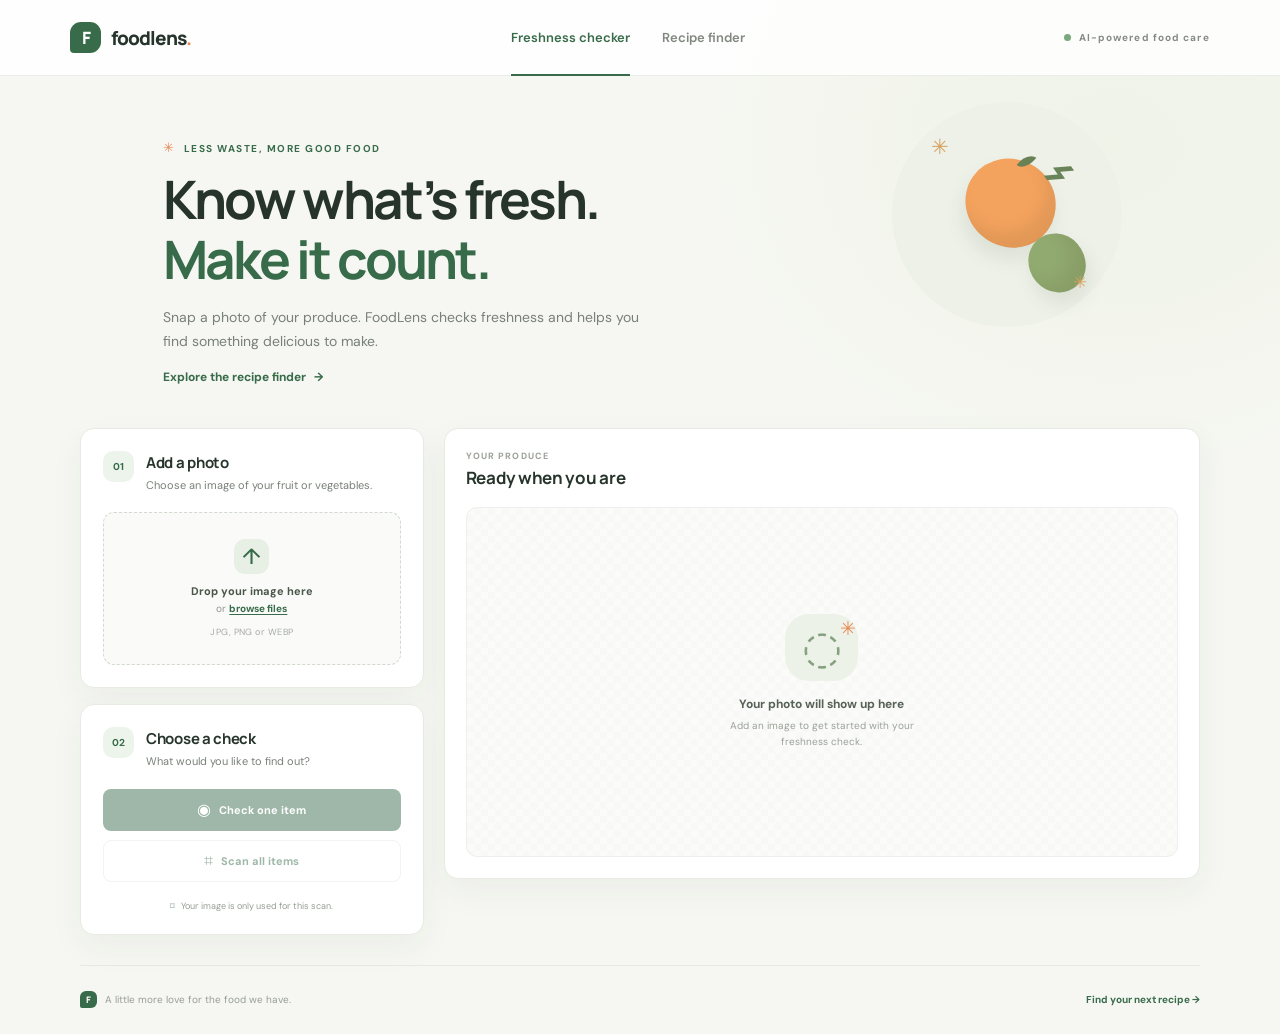
==== frontend2/index.html @ ee53e002 "new frontend" ====
<!doctype html>
<html lang="en">
  <head>
    <meta charset="utf-8">
    <meta name="viewport" content="width=device-width, initial-scale=1">
    <meta name="theme-color" content="#f6f7f2">
    <title>FoodLens — Freshness Detector</title>
    <link rel="stylesheet" href="styles.css">
    <script src="app.js" defer></script>
  </head>
  <body>
    <header class="topbar">
      <a class="brand" href="index.html" aria-label="FoodLens home">
        <span class="brand-mark" aria-hidden="true">F</span>
        <span>foodlens<span class="brand-period">.</span></span>
      </a>
      <nav class="top-nav" aria-label="Main navigation">
        <a class="nav-link active" href="index.html">Freshness checker</a>
        <a class="nav-link" href="recipes.html">Recipe finder</a>
      </nav>
      <span class="api-indicator"><span class="status-dot"></span> AI-powered food care</span>
    </header>

    <main class="page-shell">
      <section class="hero">
        <div class="hero-copy">
          <p class="eyebrow"><span aria-hidden="true">✳</span> LESS WASTE, MORE GOOD FOOD</p>
          <h1>Know what’s fresh.<br><span>Make it count.</span></h1>
          <p class="hero-description">Snap a photo of your produce. FoodLens checks freshness and helps you find something delicious to make.</p>
          <a class="text-link" href="recipes.html">Explore the recipe finder <span aria-hidden="true">→</span></a>
        </div>
        <div class="hero-art" aria-hidden="true">
          <span class="art-sparkle sparkle-one">✳</span>
          <span class="art-fruit fruit-orange">●</span>
          <span class="art-fruit fruit-green">●</span>
          <span class="art-leaf">⌁</span>
          <span class="art-sparkle sparkle-two">✳</span>
        </div>
      </section>

      <div class="workspace-grid">
        <aside class="control-column">
          <section class="panel upload-panel">
            <div class="section-heading">
              <span class="step-number">01</span>
              <div>
                <h2>Add a photo</h2>
                <p>Choose an image of your fruit or vegetables.</p>
              </div>
            </div>
            <label class="dropzone" id="dropzone" for="image-input">
              <input id="image-input" type="file" accept="image/*">
              <span class="upload-icon" aria-hidden="true">↑</span>
              <span class="dropzone-title" id="dropzone-title">Drop your image here</span>
              <span class="dropzone-hint" id="dropzone-hint">or <span class="browse-link">browse files</span></span>
              <span class="file-types">JPG, PNG or WEBP</span>
            </label>
            <div class="file-details" id="file-details" hidden>
              <span class="file-icon" aria-hidden="true">▧</span>
              <span class="file-name" id="file-name"></span>
              <button class="remove-file" id="remove-file" type="button" aria-label="Remove selected image">×</button>
            </div>
          </section>

          <section class="panel action-panel">
            <div class="section-heading">
              <span class="step-number">02</span>
              <div>
                <h2>Choose a check</h2>
                <p>What would you like to find out?</p>
              </div>
            </div>
            <button class="button button-primary" id="single-button" type="button" disabled>
              <span aria-hidden="true">◉</span> Check one item
            </button>
            <button class="button button-secondary" id="multiple-button" type="button" disabled>
              <span aria-hidden="true">⌗</span> Scan all items
            </button>
            <p class="privacy-note"><span aria-hidden="true">⌑</span> Your image is only used for this scan.</p>
          </section>
          <p class="message" id="status-message" role="status" aria-live="polite" hidden></p>
        </aside>

        <section class="panel image-panel">
          <div class="panel-header">
            <div>
              <p class="step-label">YOUR PRODUCE</p>
              <h2 id="image-heading">Ready when you are</h2>
            </div>
            <button class="button button-small" id="show-original" type="button" hidden>Show original</button>
          </div>
          <div class="image-stage" id="image-stage">
            <div class="empty-state" id="empty-state">
              <div class="empty-illustration" aria-hidden="true"><span>◌</span><i>✳</i></div>
              <p class="empty-title">Your photo will show up here</p>
              <p class="empty-copy">Add an image to get started with your freshness check.</p>
            </div>
            <img class="preview-image" id="preview-image" alt="Selected produce" hidden>
          </div>
          <div id="single-results" class="results-section" hidden></div>
          <div id="summary-section" class="results-section" hidden></div>
        </section>
      </div>

      <section id="multiple-results" class="panel lower-panel" hidden></section>
      <section id="recipe-results" class="panel lower-panel" hidden></section>

      <footer class="footer">
        <span><span class="brand-mini">F</span> A little more love for the food we have.</span>
        <a href="recipes.html">Find your next recipe <span aria-hidden="true">→</span></a>
      </footer>
    </main>
  </body>
</html>
---- frontend2/styles.css ----
@import url("https://fonts.googleapis.com/css2?family=DM+Sans:wght@400;500;600;700&family=Manrope:wght@400;500;600;700;800&display=swap");

:root {
  color-scheme: light;
  --ink: #26342b;
  --muted: #788078;
  --green: #376b4a;
  --green-dark: #28563a;
  --green-light: #edf4eb;
  --orange: #e88954;
  --line: #e8ebe4;
  --paper: #fff;
  --canvas: #f6f7f2;
  --shadow: 0 12px 34px rgb(42 56 41 / 5%);
  font-family: "DM Sans", Arial, sans-serif;
  color: var(--ink);
  background: var(--canvas);
  font-synthesis: none;
  text-rendering: optimizeLegibility;
}

* { box-sizing: border-box; }

body {
  min-width: 320px;
  margin: 0;
  background:
    radial-gradient(ellipse at 87% 14%, rgb(230 237 218 / 42%), transparent 28rem),
    var(--canvas);
}

a { color: inherit; }
button, input { font: inherit; }
button { cursor: pointer; }
[hidden] { display: none !important; }

.topbar {
  height: 76px;
  padding: 0 max(5.5vw, 24px);
  display: flex;
  align-items: center;
  justify-content: space-between;
  background: rgb(255 255 255 / 84%);
  border-bottom: 1px solid rgb(232 235 228 / 85%);
}

.brand {
  display: inline-flex;
  align-items: center;
  gap: 10px;
  text-decoration: none;
  font-family: "Manrope", sans-serif;
  font-weight: 800;
  font-size: 19px;
  letter-spacing: -1px;
}

.brand-mark, .brand-mini {
  display: inline-grid;
  place-items: center;
  color: #fff;
  background: var(--green);
  font-family: "Manrope", sans-serif;
  font-weight: 800;
}

.brand-mark {
  width: 31px;
  height: 31px;
  border-radius: 11px 11px 11px 4px;
  font-size: 17px;
}

.brand-period { color: var(--orange); }
.top-nav { display: flex; height: 100%; gap: 32px; }
.nav-link {
  position: relative;
  display: flex;
  align-items: center;
  color: #81877f;
  text-decoration: none;
  font-size: 13px;
  font-weight: 600;
}
.nav-link:hover, .nav-link.active { color: var(--green); }
.nav-link.active::after {
  position: absolute;
  right: 0;
  bottom: -1px;
  left: 0;
  height: 2px;
  content: "";
  background: var(--green);
}

.api-indicator {
  display: inline-flex;
  align-items: center;
  gap: 8px;
  color: #858b83;
  font-size: 10px;
  font-weight: 700;
  letter-spacing: 1.1px;
}
.status-dot { width: 7px; height: 7px; border-radius: 50%; background: #7aa77b; }

.page-shell { width: min(1120px, calc(100% - 48px)); margin: 0 auto; }
.hero {
  position: relative;
  min-height: 290px;
  padding: 63px 7.4% 42px;
  display: flex;
  align-items: center;
  justify-content: space-between;
  overflow: hidden;
}
.hero-copy { position: relative; z-index: 1; max-width: 620px; }
.eyebrow {
  margin: 0 0 14px;
  color: var(--green);
  font-size: 10px;
  font-weight: 700;
  letter-spacing: 1.5px;
}
.eyebrow span { padding-right: 5px; color: var(--orange); font-size: 13px; }
h1, h2, h3, p { margin-top: 0; }
.hero h1 {
  margin: 0;
  color: var(--ink);
  font-family: "Manrope", sans-serif;
  font-size: clamp(36px, 4.3vw, 53px);
  font-weight: 700;
  line-height: 1.13;
  letter-spacing: -2.7px;
}
.hero h1 span { color: var(--green); }
.hero-description {
  max-width: 480px;
  margin: 15px 0 0;
  color: var(--muted);
  font-size: 14px;
  line-height: 1.75;
}
.text-link {
  display: inline-block;
  margin-top: 15px;
  color: var(--green);
  font-size: 12px;
  font-weight: 700;
  text-decoration: none;
}
.text-link span { padding-left: 5px; }

.hero-art {
  position: absolute;
  top: 26px;
  right: 7%;
  width: 230px;
  height: 225px;
  border-radius: 50%;
  background: #edf1e8;
}
.art-sparkle { position: absolute; color: #d7a260; }
.sparkle-one { top: 31px; left: 39px; font-size: 21px; }
.sparkle-two { right: 35px; bottom: 34px; font-size: 17px; }
.art-fruit {
  position: absolute;
  display: grid;
  place-items: center;
  border-radius: 48% 52% 47% 53%;
  box-shadow: inset -12px -13px 15px rgb(71 58 26 / 10%), 0 12px 18px rgb(77 87 56 / 10%);
  font-size: 0;
}
.fruit-orange { top: 57px; left: 73px; width: 91px; height: 88px; background: #f4a35e; transform: rotate(12deg); }
.fruit-orange::after {
  position: absolute;
  top: -9px;
  left: 47px;
  width: 11px;
  height: 18px;
  border-radius: 100% 0;
  content: "";
  background: #688256;
  transform: rotate(26deg);
}
.fruit-green { right: 37px; bottom: 34px; width: 56px; height: 60px; background: #91aa70; transform: rotate(-20deg); }
.art-leaf { position: absolute; top: 32px; right: 47px; color: #698459; font-size: 57px; transform: rotate(-35deg); }
.workspace-grid {
  display: grid;
  grid-template-columns: minmax(270px, .75fr) minmax(0, 1.65fr);
  gap: 20px;
  align-items: start;
}
.control-column { display: grid; gap: 16px; }
.panel {
  border: 1px solid var(--line);
  border-radius: 14px;
  background: var(--paper);
  box-shadow: var(--shadow);
}
.upload-panel, .action-panel { padding: 22px; }
.section-heading { display: flex; align-items: flex-start; gap: 12px; margin-bottom: 19px; }
.step-number {
  display: inline-grid;
  flex: 0 0 31px;
  height: 31px;
  place-items: center;
  border-radius: 10px;
  background: var(--green-light);
  color: var(--green);
  font-size: 10px;
  font-weight: 700;
}
.section-heading h2, .panel-header h2 {
  margin: 1px 0 4px;
  font-family: "Manrope", sans-serif;
  font-size: 15px;
  font-weight: 700;
  letter-spacing: -.3px;
}
.section-heading p { margin: 0; color: var(--muted); font-size: 11px; line-height: 1.5; }
.dropzone {
  min-height: 153px;
  padding: 17px;
  display: flex;
  flex-direction: column;
  align-items: center;
  justify-content: center;
  border: 1px dashed #d2dacf;
  border-radius: 11px;
  background: #fafbf8;
  cursor: pointer;
  transition: border-color .2s, background .2s;
}
.dropzone:hover, .dropzone.drag-over { border-color: #6b9474; background: #f2f7f0; }
.dropzone input { position: absolute; width: 1px; height: 1px; overflow: hidden; clip: rect(0, 0, 0, 0); }
.dropzone input:focus-visible + .upload-icon { outline: 2px solid var(--green); outline-offset: 3px; }
.upload-icon {
  width: 35px;
  height: 35px;
  margin-bottom: 10px;
  display: grid;
  place-items: center;
  border-radius: 11px;
  background: #e8efe5;
  color: var(--green);
  font-size: 22px;
  font-weight: 500;
}
.dropzone-title { color: #49564a; font-size: 11px; font-weight: 700; }
.dropzone-hint { margin-top: 4px; color: #90978e; font-size: 10px; }
.browse-link { color: var(--green); font-weight: 700; text-decoration: underline; text-underline-offset: 2px; }
.file-types { margin-top: 11px; color: #a4aaa2; font-size: 9px; letter-spacing: .45px; }
.file-details {
  min-width: 0;
  margin-top: 10px;
  padding: 9px 10px;
  display: flex;
  align-items: center;
  gap: 9px;
  border-radius: 8px;
  background: #f5f7f3;
}
.file-icon { color: var(--green); font-size: 16px; }
.file-name { flex: 1; overflow: hidden; color: #59645b; font-size: 10px; text-overflow: ellipsis; white-space: nowrap; }
.remove-file { border: 0; background: transparent; color: #8d958c; font-size: 20px; line-height: 1; }
.button {
  min-height: 42px;
  padding: 0 15px;
  display: inline-flex;
  align-items: center;
  justify-content: center;
  gap: 8px;
  border: 1px solid transparent;
  border-radius: 8px;
  font-size: 11px;
  font-weight: 700;
  transition: background .2s, border-color .2s, transform .2s;
}
.button:not(:disabled):hover { transform: translateY(-1px); }
.button:disabled { cursor: not-allowed; opacity: .48; }
.button-primary { background: var(--green); color: #fff; }
.button-primary:not(:disabled):hover { background: var(--green-dark); }
.button-secondary { border-color: #e3e9e1; background: #fff; color: var(--green); }
.button-secondary:not(:disabled):hover { border-color: #adc2ae; background: #f7faf6; }
.action-panel .button { width: 100%; margin-bottom: 9px; }
.action-panel .button span { font-size: 16px; }
.privacy-note { margin: 9px 0 0; color: #969d95; text-align: center; font-size: 9px; }
.privacy-note span { padding-right: 4px; color: #829987; }
.message {
  margin: 0;
  padding: 11px 13px;
  border: 1px solid #efdbcb;
  border-radius: 9px;
  background: #fff8f1;
  color: #9c5733;
  font-size: 11px;
  line-height: 1.55;
}
.message.error { border-color: #f2d1ce; background: #fff6f5; color: #a4443e; }
.image-panel { min-width: 0; padding: 21px; }
.panel-header { min-height: 42px; margin-bottom: 14px; display: flex; align-items: center; justify-content: space-between; gap: 12px; }
.step-label { margin: 0 0 4px; color: #9ba198; font-size: 9px; font-weight: 700; letter-spacing: 1.1px; }
.panel-header h2 { font-size: 17px; }
.button-small { min-height: 32px; padding: 0 11px; border-color: var(--line); background: white; color: #59665a; font-size: 10px; }
.button-small:hover { background: #f6f8f4; }
.image-stage {
  min-height: 350px;
  display: grid;
  place-items: center;
  overflow: hidden;
  border: 1px solid #eef0eb;
  border-radius: 11px;
  background:
    linear-gradient(45deg, #f8f9f6 25%, transparent 25%),
    linear-gradient(-45deg, #f8f9f6 25%, transparent 25%),
    linear-gradient(45deg, transparent 75%, #f8f9f6 75%),
    linear-gradient(-45deg, transparent 75%, #f8f9f6 75%), #fbfcfa;
  background-position: 0 0, 0 7px, 7px -7px, -7px 0;
  background-size: 14px 14px;
}
.empty-state { max-width: 270px; padding: 24px; text-align: center; }
.empty-illustration { position: relative; width: 73px; height: 67px; margin: 0 auto 15px; display: grid; place-items: center; border-radius: 24px; background: #edf2e9; color: #86a17f; }
.empty-illustration span { font-size: 46px; line-height: 1; }
.empty-illustration i { position: absolute; top: 2px; right: 2px; color: var(--orange); font-size: 19px; font-style: normal; }
.empty-title { margin: 0 0 6px; color: #576257; font-size: 12px; font-weight: 700; }
.empty-copy { margin: 0; color: #9aa198; font-size: 10px; line-height: 1.6; }
.preview-image { display: block; max-width: 100%; max-height: 470px; object-fit: contain; }
.results-section { padding-top: 20px; }
.result-heading { margin: 0 0 12px; font-family: "Manrope", sans-serif; font-size: 14px; }
.prediction-card {
  padding: 15px;
  border: 1px solid var(--line);
  border-radius: 10px;
  background: #fbfcfa;
}
.prediction-top { display: flex; align-items: center; justify-content: space-between; gap: 10px; }
.prediction-caption { margin: 0 0 4px; color: #90988f; font-size: 9px; font-weight: 700; letter-spacing: .7px; text-transform: uppercase; }
.prediction-label { margin: 0; color: var(--ink); font-family: "Manrope", sans-serif; font-size: 17px; font-weight: 700; }
.confidence-pill { padding: 6px 9px; border-radius: 20px; background: #edf4eb; color: var(--green); font-size: 9px; font-weight: 700; white-space: nowrap; }
.confidence-pill.medium { background: #fff4e7; color: #a86e26; }
.confidence-pill.low { background: #fff0ec; color: #b35341; }
.confidence-row { margin-top: 14px; display: flex; align-items: center; gap: 10px; color: #727c72; font-size: 10px; }
.confidence-track { height: 6px; flex: 1; overflow: hidden; border-radius: 10px; background: #e9ede6; }
.confidence-fill { height: 100%; border-radius: inherit; background: #70a175; }
.summary-cards { display: grid; grid-template-columns: repeat(3, 1fr); gap: 9px; }
.summary-card { padding: 12px 6px; border-radius: 9px; background: #f5f8f2; text-align: center; }
.summary-value { color: var(--ink); font-family: "Manrope", sans-serif; font-size: 22px; font-weight: 700; }
.summary-label { margin-top: 3px; color: var(--muted); font-size: 9px; }
.summary-card.fresh .summary-value { color: #54845a; }
.summary-card.rotten .summary-value { color: #c76551; }
.lower-panel { margin-top: 20px; padding: 22px; }
.lower-heading { margin: 0 0 15px; font-family: "Manrope", sans-serif; font-size: 16px; }
.detection-grid { display: grid; grid-template-columns: repeat(auto-fill, minmax(112px, 1fr)); gap: 9px; }
.detection-card { padding: 12px 8px; border: 1px solid #dce9dc; border-radius: 9px; background: #f3f8f2; text-align: center; }
.detection-card.rotten { border-color: #f0d9d4; background: #fff5f3; }
.detection-name { margin: 0 0 5px; color: #3e4e41; font-size: 11px; font-weight: 700; }
.detection-state { margin: 4px 0 0; color: #608565; font-size: 9px; font-weight: 700; }
.detection-card.rotten .detection-state { color: #bc6758; }
.detection-confidence { color: #899187; font-size: 9px; }
.recipe-grid, .recipe-list { display: grid; grid-template-columns: repeat(3, minmax(0, 1fr)); gap: 14px; }
.recipe-card { min-width: 0; overflow: hidden; border: 1px solid var(--line); border-radius: 11px; background: #fff; }
.recipe-card img { width: 100%; height: 142px; display: block; object-fit: cover; background: #f2f4ef; }
.recipe-card-body { padding: 12px; }
.recipe-card h3 { min-height: 36px; margin: 0 0 9px; color: #344237; font-size: 12px; line-height: 1.5; }
.recipe-meta { margin: 0 0 10px; color: #879087; font-size: 9px; }
.recipe-link { display: inline-flex; color: var(--green); font-size: 10px; font-weight: 700; text-decoration: none; }
.recipe-link:hover { text-decoration: underline; text-underline-offset: 3px; }
.recipes-shell { max-width: 1040px; }
.recipe-hero { min-height: 285px; }
.recipe-hero h1 { font-size: clamp(35px, 4vw, 49px); }
.recipe-art { right: 9%; width: 205px; height: 205px; display: grid; place-items: center; background: #f2eade; }
.recipe-bowl { color: #bf8060; font-size: 115px; line-height: 1; transform: rotate(180deg); }
.recipe-art .fruit-orange { top: 55px; left: 68px; width: 61px; height: 59px; }
.recipe-art .fruit-green { right: 43px; bottom: 58px; width: 39px; height: 41px; }
.recipe-art .sparkle-one { top: 26px; left: 32px; }
.recipe-art .sparkle-two { right: 27px; bottom: 24px; }
.ingredient-panel { padding: 24px; }
.ingredient-form { display: flex; gap: 9px; }
.ingredient-form input {
  min-width: 0;
  min-height: 44px;
  flex: 1;
  padding: 0 13px;
  border: 1px solid #e1e6de;
  border-radius: 8px;
  outline: 0;
  color: var(--ink);
  font-size: 12px;
}
.ingredient-form input:focus { border-color: #7fa086; box-shadow: 0 0 0 3px rgb(71 117 79 / 10%); }
.ingredient-form input::placeholder { color: #a5aba3; }
.ingredient-form .button { min-width: 135px; }
.ingredient-chips { min-height: 0; margin-top: 11px; display: flex; flex-wrap: wrap; gap: 6px; }
.ingredient-chip { padding: 5px 9px; border-radius: 20px; background: var(--green-light); color: var(--green); font-size: 9px; font-weight: 600; }
.ingredient-panel .message { margin-top: 12px; }
.recipe-list { margin-top: 20px; }
.recipe-list:empty { display: none; }
.recipe-list .recipe-card img { height: 175px; }
.recipe-list .recipe-card-body { padding: 15px; }
.recipe-list .recipe-card h3 { min-height: auto; font-size: 14px; }
.ingredient-group { margin: 10px 0; }
.ingredient-group p { margin: 0 0 5px; color: #798279; font-size: 9px; font-weight: 700; }
.ingredient-group.have p { color: #54845a; }
.ingredient-group.need p { color: #bb7841; }
.ingredient-group span { display: inline-block; margin: 0 4px 4px 0; padding: 4px 6px; border-radius: 4px; background: #f2f6ef; color: #607464; font-size: 8px; }
.ingredient-group.need span { background: #fff4e9; color: #99613d; }
.footer {
  min-height: 69px;
  margin-top: 30px;
  display: flex;
  align-items: center;
  justify-content: space-between;
  gap: 12px;
  border-top: 1px solid #e5e9e1;
  color: #979e95;
  font-size: 10px;
}
.footer a { color: var(--green); font-weight: 700; text-decoration: none; }
.footer a:hover { text-decoration: underline; text-underline-offset: 3px; }
.brand-mini { width: 17px; height: 17px; margin-right: 5px; border-radius: 6px 6px 6px 2px; font-size: 9px; }
.visually-hidden { position: absolute; width: 1px; height: 1px; padding: 0; overflow: hidden; clip: rect(0, 0, 0, 0); white-space: nowrap; border: 0; }

@media (max-width: 760px) {
  .topbar { height: 64px; padding: 0 20px; }
  .top-nav { gap: 17px; }
  .nav-link { font-size: 11px; }
  .api-indicator { display: none; }
  .page-shell { width: min(100% - 32px, 600px); }
  .hero { min-height: 265px; padding: 47px 4% 34px; }
  .hero-art { right: -40px; opacity: .43; transform: scale(.8); }
  .workspace-grid { grid-template-columns: 1fr; }
  .control-column { grid-template-columns: 1fr 1fr; align-items: stretch; }
  .control-column > .message { grid-column: 1 / -1; }
  .image-stage { min-height: 280px; }
  .preview-image { max-height: 390px; }
  .recipe-grid, .recipe-list { grid-template-columns: repeat(2, minmax(0, 1fr)); }
}

@media (max-width: 480px) {
  .topbar { padding: 0 15px; }
  .brand { gap: 7px; font-size: 17px; }
  .brand-mark { width: 28px; height: 28px; }
  .top-nav { gap: 12px; }
  .nav-link { font-size: 10px; }
  .page-shell { width: calc(100% - 26px); }
  .hero { min-height: 245px; padding: 39px 4% 28px; }
  .hero h1 { font-size: 37px; letter-spacing: -2px; }
  .hero-description { max-width: 330px; font-size: 12px; }
  .hero-art { right: -90px; opacity: .22; }
  .control-column { grid-template-columns: 1fr; }
  .upload-panel, .action-panel, .image-panel, .lower-panel, .ingredient-panel { padding: 17px; }
  .image-stage { min-height: 240px; }
  .recipe-grid, .recipe-list { grid-template-columns: 1fr; }
  .recipe-card img, .recipe-list .recipe-card img { height: 185px; }
  .ingredient-form { align-items: stretch; flex-direction: column; }
  .ingredient-form .button { width: 100%; }
  .footer { align-items: flex-start; flex-direction: column; justify-content: center; padding: 15px 0; }
}
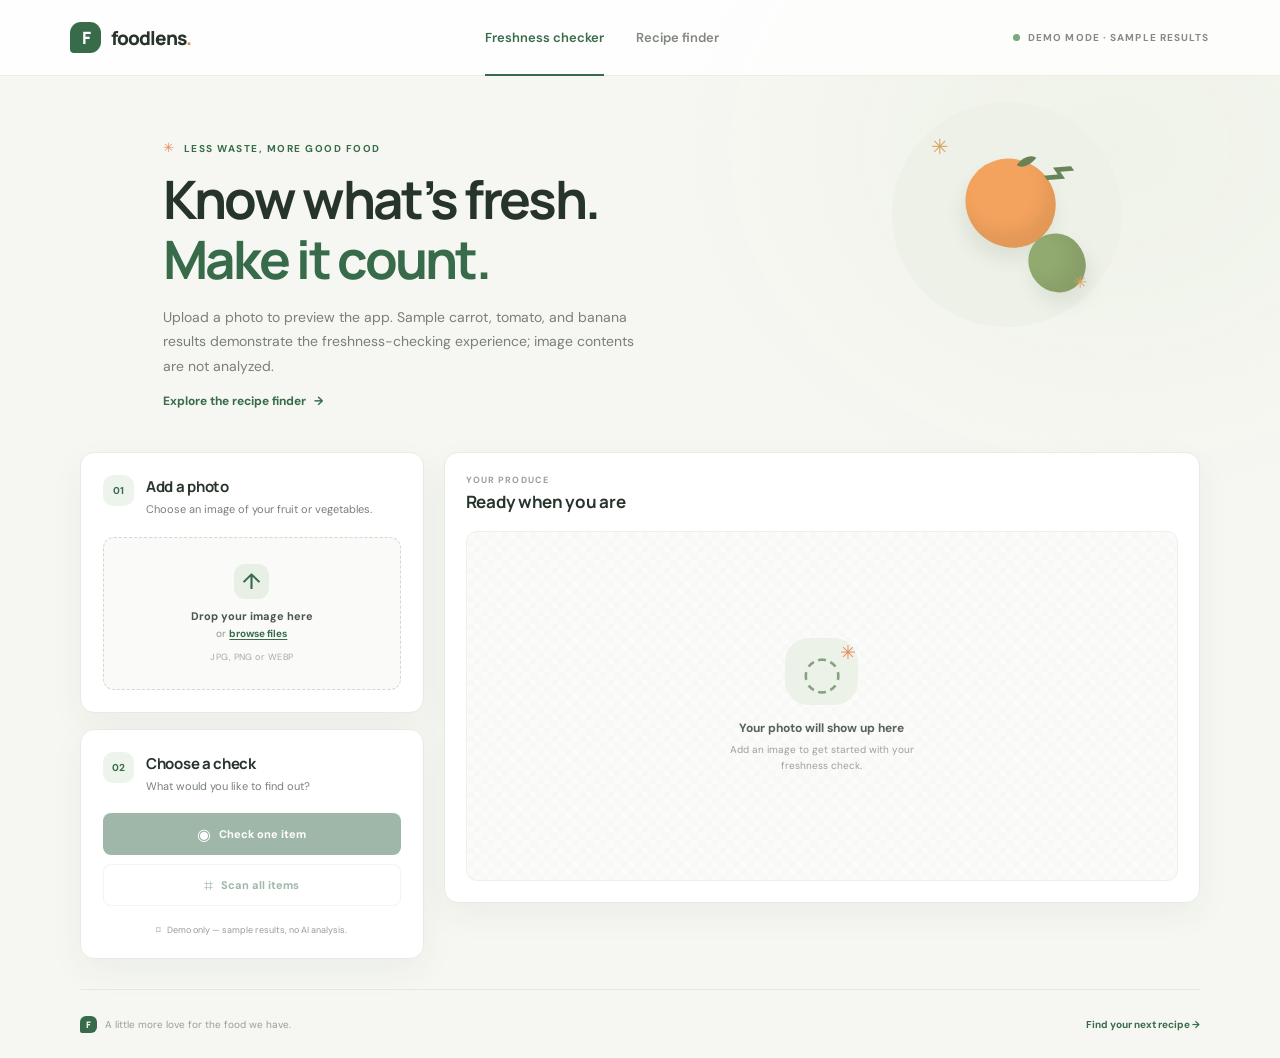
==== commit fb9bf5ed: "model change" ====
--- a/frontend2/index.html
+++ b/frontend2/index.html
@@ -4,7 +4,7 @@
     <meta charset="utf-8">
     <meta name="viewport" content="width=device-width, initial-scale=1">
     <meta name="theme-color" content="#f6f7f2">
-    <title>FoodLens — Freshness Detector</title>
+    <title>FoodLens — Freshness Demo</title>
     <link rel="stylesheet" href="styles.css">
     <script src="app.js" defer></script>
   </head>
@@ -18,7 +18,7 @@
         <a class="nav-link active" href="index.html">Freshness checker</a>
         <a class="nav-link" href="recipes.html">Recipe finder</a>
       </nav>
-      <span class="api-indicator"><span class="status-dot"></span> AI-powered food care</span>
+      <span class="api-indicator"><span class="status-dot"></span> DEMO MODE · SAMPLE RESULTS</span>
     </header>
 
     <main class="page-shell">
@@ -26,7 +26,7 @@
         <div class="hero-copy">
           <p class="eyebrow"><span aria-hidden="true">✳</span> LESS WASTE, MORE GOOD FOOD</p>
           <h1>Know what’s fresh.<br><span>Make it count.</span></h1>
-          <p class="hero-description">Snap a photo of your produce. FoodLens checks freshness and helps you find something delicious to make.</p>
+          <p class="hero-description">Upload a photo to preview the app. Sample carrot, tomato, and banana results demonstrate the freshness-checking experience; image contents are not analyzed.</p>
           <a class="text-link" href="recipes.html">Explore the recipe finder <span aria-hidden="true">→</span></a>
         </div>
         <div class="hero-art" aria-hidden="true">
@@ -76,7 +76,7 @@
             <button class="button button-secondary" id="multiple-button" type="button" disabled>
               <span aria-hidden="true">⌗</span> Scan all items
             </button>
-            <p class="privacy-note"><span aria-hidden="true">⌑</span> Your image is only used for this scan.</p>
+            <p class="privacy-note"><span aria-hidden="true">⌑</span> Demo only — sample results, no AI analysis.</p>
           </section>
           <p class="message" id="status-message" role="status" aria-live="polite" hidden></p>
         </aside>
